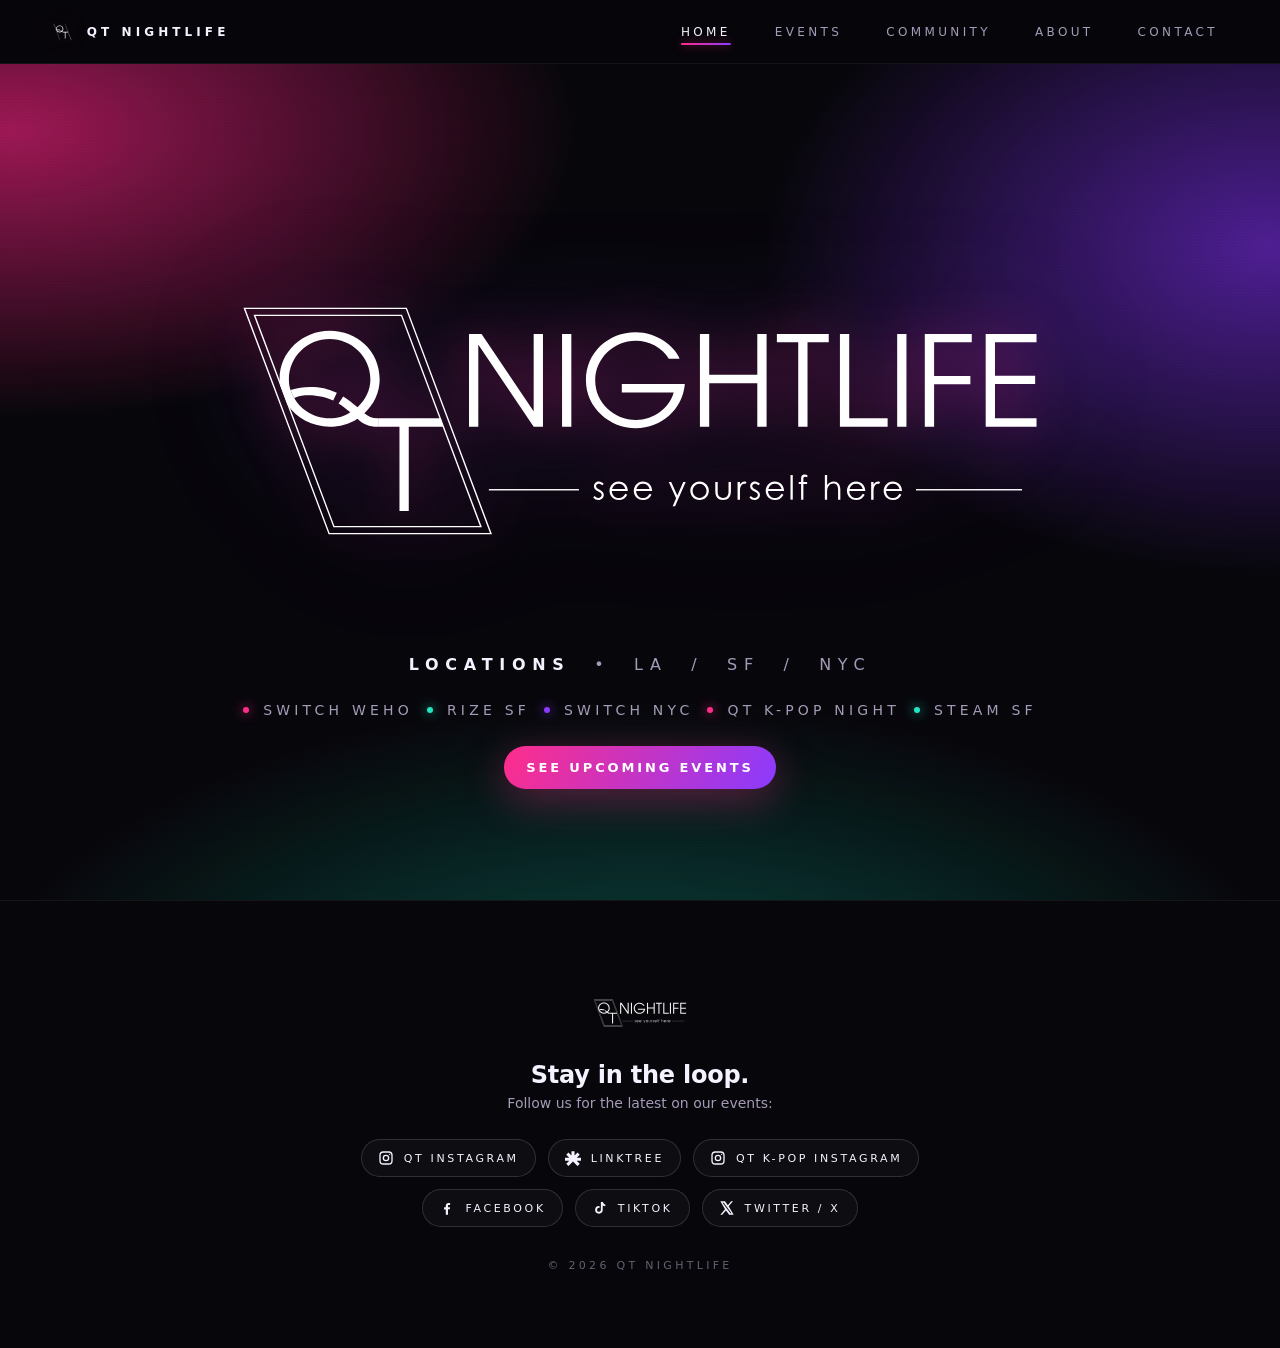
==== index.html @ 8e0a7d8e "Initial site for QT Nightlife redesign Static multi-page site (Home, Events, Community, About, Conta" ====
<!doctype html>
<html lang="en">
<head>
<meta charset="utf-8" />
<meta name="viewport" content="width=device-width, initial-scale=1, viewport-fit=cover" />
<title>QT Nightlife — LA · SF · NYC</title>
<meta name="description" content="QT Nightlife — LGBTQ+ nightlife in LA, SF, and NYC." />
<link rel="stylesheet" href="styles.css?v=2" />
</head>
<body>

  <header class="topnav">
    <a class="topnav-brand" href="index.html">
      <img src="brand_assets/Logos/QT Nightlife NEW Logos/Icon Only/QT Nightlife Icon Only - White.svg" alt="QT" />
      <span class="brand-name">QT Nightlife</span>
    </a>
    <nav class="topnav-tabs">
      <a href="index.html" aria-current="page">Home</a>
      <a href="events.html">Events</a>
      <a href="community.html">Community</a>
      <a href="about.html">About</a>
      <a href="contact.html">Contact</a>
    </nav>
  </header>

  <section class="hero">
    <div></div>
    <div class="hero-center">
      <img
        class="wordmark"
        src="brand_assets/Logos/QT Nightlife NEW Logos/QT Nightlife_logo Logo - White.svg"
        alt="QT Nightlife"
      />
      <p class="tagline"><b>Locations</b> &nbsp;•&nbsp; LA &nbsp;/&nbsp; SF &nbsp;/&nbsp; NYC</p>
      <div class="cities">
        <span class="dot"></span> Switch WeHo
        <span class="dot t"></span> RIZE SF
        <span class="dot p"></span> Switch NYC
        <span class="dot"></span> QT K-Pop Night
        <span class="dot t"></span> Steam SF
      </div>
      <div class="cta-row">
        <a class="cta primary" href="events.html">See Upcoming Events</a>
      </div>
    </div>
  </section>

  <footer class="footer">
    <img class="footer-mark" src="brand_assets/Logos/QT Nightlife NEW Logos/QT Nightlife_logo Logo - White.svg" alt="QT Nightlife" />
    <h3>Stay in the loop.</h3>
    <p>Follow us for the latest on our events:</p>
    <div class="socials">
      <div class="socials-row">
        <a class="social" href="https://instagram.com/qtnightlife" target="_blank" rel="noopener">
          <svg viewBox="0 0 24 24" fill="none" stroke="currentColor" stroke-width="2" stroke-linecap="round" stroke-linejoin="round" aria-hidden="true"><rect x="3" y="3" width="18" height="18" rx="5"/><circle cx="12" cy="12" r="4"/><circle cx="17.5" cy="6.5" r="1" fill="currentColor" stroke="none"/></svg>
          QT Instagram
        </a>
        <a class="social" href="https://linktr.ee/qtnightlife" target="_blank" rel="noopener">
          <svg viewBox="0 0 24 24" fill="currentColor" aria-hidden="true"><path d="M9.7 2h4.6v6.4l4.5-4.5 3.3 3.3-4.5 4.5H24v4.6h-6.4l4.5 4.5-3.3 3.3-6.8-6.8L5.2 24l-3.3-3.3 4.5-4.5H0v-4.6h6.4L1.9 7.2 5.2 3.9l4.5 4.5V2z"/></svg>
          Linktree
        </a>
        <a class="social" href="https://www.instagram.com/qtkpopnight/" target="_blank" rel="noopener">
          <svg viewBox="0 0 24 24" fill="none" stroke="currentColor" stroke-width="2" stroke-linecap="round" stroke-linejoin="round" aria-hidden="true"><rect x="3" y="3" width="18" height="18" rx="5"/><circle cx="12" cy="12" r="4"/><circle cx="17.5" cy="6.5" r="1" fill="currentColor" stroke="none"/></svg>
          QT K-Pop Instagram
        </a>
      </div>
      <div class="socials-row">
        <a class="social" href="https://www.facebook.com/QTNightlife" target="_blank" rel="noopener">
          <svg viewBox="0 0 24 24" fill="currentColor" aria-hidden="true"><path d="M13.5 22v-8h2.7l.4-3.1h-3.1V8.9c0-.9.2-1.5 1.5-1.5h1.6V4.6c-.3 0-1.3-.1-2.4-.1-2.4 0-4 1.5-4 4.1V11H7.6v3.1h2.6V22h3.3z"/></svg>
          Facebook
        </a>
        <a class="social" href="https://tiktok.com/@qtnightlife" target="_blank" rel="noopener">
          <svg viewBox="0 0 24 24" fill="currentColor" aria-hidden="true"><path d="M16.5 3c.4 1.9 1.5 3.3 3.5 3.8v2.7c-1.4 0-2.7-.4-3.9-1.1v6.4a5.7 5.7 0 1 1-5.7-5.7c.3 0 .6 0 .9.1v2.8a2.9 2.9 0 1 0 2 2.8V3h3.2z"/></svg>
          TikTok
        </a>
        <a class="social" href="https://x.com/qtnightlife" target="_blank" rel="noopener">
          <svg viewBox="0 0 24 24" fill="currentColor" aria-hidden="true"><path d="M18.244 2H21l-6.49 7.41L22 22h-6.78l-4.78-6.27L4.8 22H2l7.02-8.02L2 2h6.96l4.3 5.71L18.24 2zm-1.19 18h1.7L7.05 4H5.27l11.78 16z"/></svg>
          Twitter / X
        </a>
      </div>
    </div>
    <p class="legal">© 2026 QT Nightlife</p>
  </footer>

</body>
</html>
---- styles.css ----
:root {
  --bg: #07060a;
  --bg-2: #0d0a14;
  --ink: #f5f1ff;
  --muted: #a59bb8;
  --pink: #ff2d8a;
  --purple: #8a3bff;
  --teal: #21e6c1;
  --nav-h: 64px;
}

* { box-sizing: border-box; }
html, body { margin: 0; padding: 0; background: var(--bg); color: var(--ink); }
body {
  font-family: ui-sans-serif, system-ui, -apple-system, "Helvetica Neue", Arial, sans-serif;
  font-feature-settings: "ss01", "cv11";
  -webkit-font-smoothing: antialiased;
  text-rendering: optimizeLegibility;
  overflow-x: hidden;
}
a { color: inherit; text-decoration: none; }
img { display: block; max-width: 100%; }

/* ===================== TOP NAV (shared) ===================== */
.topnav {
  position: sticky;
  top: 0;
  z-index: 50;
  height: var(--nav-h);
  display: flex;
  align-items: center;
  justify-content: space-between;
  gap: 16px;
  padding: 0 clamp(20px, 5vw, 48px);
  background: rgba(7, 6, 10, 0.72);
  backdrop-filter: blur(14px) saturate(1.2);
  -webkit-backdrop-filter: blur(14px) saturate(1.2);
  border-bottom: 1px solid rgba(255, 255, 255, 0.06);
}
.topnav-brand {
  display: inline-flex;
  align-items: center;
  gap: 10px;
}
.topnav-brand img {
  height: 30px;
  width: auto;
  filter: drop-shadow(0 0 14px rgba(255, 45, 138, 0.45));
}
.topnav-brand .brand-name {
  font-size: 12px;
  letter-spacing: 0.34em;
  text-transform: uppercase;
  font-weight: 700;
  color: var(--ink);
}
.topnav-tabs {
  display: flex;
  align-items: center;
  gap: clamp(4px, 1.5vw, 16px);
}
.topnav-tabs a {
  position: relative;
  display: inline-block;
  padding: 10px 14px;
  font-size: 12px;
  letter-spacing: 0.28em;
  text-transform: uppercase;
  color: var(--muted);
  transition: color .15s ease;
}
.topnav-tabs a:hover { color: var(--ink); }
.topnav-tabs a[aria-current="page"] {
  color: var(--ink);
}
.topnav-tabs a[aria-current="page"]::after {
  content: "";
  position: absolute;
  left: 14px; right: 14px; bottom: 4px;
  height: 2px;
  border-radius: 2px;
  background: linear-gradient(90deg, var(--pink), var(--purple));
  box-shadow: 0 0 10px rgba(255, 45, 138, 0.65);
}

@media (max-width: 720px) {
  .topnav { padding: 0 14px; gap: 8px; }
  .topnav-brand .brand-name { display: none; }
  .topnav-brand img { height: 26px; }
  .topnav-tabs { gap: 2px; }
  .topnav-tabs a {
    padding: 8px 8px;
    font-size: 10px;
    letter-spacing: 0.18em;
  }
  .topnav-tabs a[aria-current="page"]::after {
    left: 8px; right: 8px;
  }
}
@media (max-width: 380px) {
  .topnav-tabs a {
    padding: 8px 6px;
    font-size: 9.5px;
    letter-spacing: 0.14em;
  }
  .topnav-tabs a[aria-current="page"]::after {
    left: 6px; right: 6px;
  }
}

/* ===================== HERO ===================== */
.hero {
  position: relative;
  min-height: calc(100svh - var(--nav-h));
  width: 100%;
  padding: clamp(20px, 4vw, 40px) clamp(24px, 5vw, 56px) clamp(28px, 4vw, 48px);
  display: flex;
  flex-direction: column;
  justify-content: space-between;
  gap: clamp(24px, 4vw, 48px);
  isolation: isolate;
  overflow: hidden;
}
.hero::before,
.hero::after {
  content: "";
  position: absolute;
  inset: -20%;
  z-index: -2;
  pointer-events: none;
}
.hero::before {
  background:
    radial-gradient(45% 35% at 15% 20%, rgba(255,45,138,0.55), transparent 70%),
    radial-gradient(40% 40% at 85% 30%, rgba(138,59,255,0.5), transparent 70%),
    radial-gradient(55% 45% at 50% 100%, rgba(33,230,193,0.32), transparent 70%),
    var(--bg);
  filter: saturate(1.15);
}
.hero::after {
  background:
    repeating-linear-gradient(0deg, rgba(255,255,255,0.025) 0 1px, transparent 1px 3px);
  mix-blend-mode: overlay;
  opacity: 0.7;
  z-index: -1;
}

.hero-center {
  flex: 1;
  display: flex;
  flex-direction: column;
  align-items: center;
  justify-content: center;
  text-align: center;
  gap: clamp(16px, 2.4vw, 28px);
  padding: clamp(12px, 4vh, 36px) 0;
}

.wordmark {
  width: min(92vw, 980px);
  height: auto;
  filter:
    drop-shadow(0 0 26px rgba(255,45,138,0.45))
    drop-shadow(0 0 60px rgba(138,59,255,0.35));
}

.tagline {
  font-size: clamp(13px, 1.4vw, 16px);
  letter-spacing: 0.42em;
  text-transform: uppercase;
  color: var(--muted);
  margin: 0;
}
.tagline b { color: var(--ink); font-weight: 600; }

.cities {
  display: inline-flex;
  flex-wrap: wrap;
  align-items: center;
  justify-content: center;
  gap: 10px 14px;
  font-size: clamp(12px, 1.2vw, 14px);
  letter-spacing: 0.3em;
  text-transform: uppercase;
  color: var(--muted);
  max-width: 100%;
}
.cities .dot {
  width: 6px; height: 6px; border-radius: 50%;
  background: var(--pink);
  box-shadow: 0 0 12px var(--pink);
}
.cities .dot.p { background: var(--purple); box-shadow: 0 0 12px var(--purple); }
.cities .dot.t { background: var(--teal);   box-shadow: 0 0 12px var(--teal); }

.cta-row {
  display: flex; gap: 12px; flex-wrap: wrap; justify-content: center;
}
.cta {
  display: inline-flex; align-items: center; gap: 10px;
  padding: 14px 22px;
  border-radius: 999px;
  font-size: 13px;
  letter-spacing: 0.22em;
  text-transform: uppercase;
  font-weight: 600;
  transition: transform .15s ease, box-shadow .2s ease, background .2s ease;
}
.cta.primary {
  background: linear-gradient(120deg, var(--pink), var(--purple));
  color: white;
  box-shadow: 0 10px 40px rgba(255,45,138,0.35);
}
.cta.ghost {
  border: 1px solid rgba(255,255,255,0.22);
  color: var(--ink);
  background: rgba(255,255,255,0.04);
  backdrop-filter: blur(8px);
}
.cta:hover { transform: translateY(-1px); }
.cta.primary:hover { box-shadow: 0 14px 50px rgba(255,45,138,0.55); }

.hero-foot {
  display: flex;
  justify-content: space-between;
  align-items: end;
  font-size: 11px;
  letter-spacing: 0.3em;
  text-transform: uppercase;
  color: var(--muted);
}
.hero-foot .pulse { display: inline-flex; align-items: center; gap: 10px; }
.hero-foot .pulse::before {
  content:""; width: 8px; height: 8px; border-radius: 50%;
  background: var(--teal);
  box-shadow: 0 0 14px var(--teal);
  animation: pulse 1.6s ease-in-out infinite;
}
@keyframes pulse {
  0%, 100% { opacity: 1; transform: scale(1); }
  50%      { opacity: 0.4; transform: scale(0.85); }
}

/* ===================== GENERIC PAGE WRAPPER ===================== */
.page {
  padding: clamp(48px, 7vw, 96px) clamp(20px, 5vw, 56px) clamp(64px, 8vw, 120px);
  max-width: 1200px;
  margin: 0 auto;
}
.page-head { margin-bottom: clamp(28px, 4vw, 56px); }
.page-head .eyebrow {
  font-size: 16px;
  letter-spacing: 0.4em;
  text-transform: uppercase;
  color: var(--pink);
  margin: 0 0 10px;
}
.page-head h1 {
  font-size: clamp(40px, 7vw, 96px);
  line-height: 0.95;
  margin: 0;
  letter-spacing: -0.02em;
  font-weight: 800;
}
.page-head h1 em {
  font-style: normal;
  background: linear-gradient(120deg, var(--pink), var(--purple), var(--teal));
  -webkit-background-clip: text;
  background-clip: text;
  color: transparent;
}
.page-head .lede {
  max-width: 560px;
  color: var(--muted);
  line-height: 1.55;
  font-size: 15px;
  margin: 18px 0 0;
}
.page-head .lede p { margin: 0 0 14px; }
.page-head .lede p:last-child { margin-bottom: 0; }

/* ===================== EVENTS PAGE ===================== */
.events-widget { color: var(--ink); }
#ts-events-listing-container { color: var(--ink); }
#ts-events-listing-container a { color: var(--pink); }

/* ===================== ABOUT PAGE ===================== */
.about-grid {
  display: grid;
  grid-template-columns: repeat(auto-fit, minmax(240px, 1fr));
  gap: clamp(16px, 2.5vw, 28px);
}
.about-card {
  padding: 24px;
  border-radius: 18px;
  background: rgba(255,255,255,0.03);
  border: 1px solid rgba(255,255,255,0.08);
  position: relative;
  overflow: hidden;
  isolation: isolate;
}
.about-card h3 {
  font-size: 20px;
  margin: 0 0 8px;
  letter-spacing: -0.01em;
}
.about-card p {
  color: var(--muted);
  font-size: 14px;
  line-height: 1.55;
  margin: 0;
}
.about-card .city-tag {
  display: inline-block;
  font-size: 10px;
  letter-spacing: 0.3em;
  text-transform: uppercase;
  color: var(--pink);
  margin-bottom: 14px;
}

/* Mission + Vision pillars */
.pillars {
  display: grid;
  grid-template-columns: repeat(auto-fit, minmax(280px, 1fr));
  gap: clamp(16px, 2.5vw, 28px);
  margin-bottom: clamp(48px, 7vw, 96px);
}
.pillar {
  position: relative;
  padding: clamp(24px, 3vw, 36px);
  border-radius: 20px;
  background: rgba(255,255,255,0.03);
  border: 1px solid rgba(255,255,255,0.08);
  overflow: hidden;
  isolation: isolate;
}
.pillar::before {
  content: "";
  position: absolute;
  inset: -2px;
  border-radius: 22px;
  padding: 1px;
  background: linear-gradient(135deg, var(--pink), transparent 55%);
  -webkit-mask: linear-gradient(#000 0 0) content-box, linear-gradient(#000 0 0);
  -webkit-mask-composite: xor;
          mask-composite: exclude;
  pointer-events: none;
  opacity: 0.6;
}
.pillar--vision::before {
  background: linear-gradient(135deg, var(--teal), transparent 55%);
}
.pillar-tag {
  display: inline-block;
  font-size: 11px;
  letter-spacing: 0.35em;
  text-transform: uppercase;
  color: var(--pink);
  margin-bottom: 16px;
}
.pillar--vision .pillar-tag { color: var(--teal); }
.pillar-body {
  font-size: clamp(18px, 2vw, 22px);
  line-height: 1.45;
  margin: 0;
  color: var(--ink);
  letter-spacing: -0.005em;
}
.pillar-body strong { font-weight: 700; }

/* Values */
.values-head { margin-bottom: clamp(24px, 3vw, 40px); }
.values-head h2 {
  font-size: clamp(32px, 5vw, 56px);
  margin: 8px 0 0;
  letter-spacing: -0.02em;
  font-weight: 800;
  line-height: 1;
}
.values-grid {
  display: grid;
  grid-template-columns: repeat(auto-fit, minmax(280px, 1fr));
  gap: clamp(16px, 2.5vw, 28px);
}
.value-card {
  padding: clamp(22px, 2.6vw, 32px);
  border-radius: 18px;
  background: rgba(255,255,255,0.03);
  border: 1px solid rgba(255,255,255,0.08);
  display: flex;
  flex-direction: column;
  gap: 14px;
}
.value-card h3 {
  font-size: clamp(22px, 2.4vw, 28px);
  margin: 0;
  letter-spacing: -0.01em;
  background: linear-gradient(120deg, var(--pink), var(--purple), var(--teal));
  -webkit-background-clip: text;
  background-clip: text;
  color: transparent;
}
.value-intro {
  margin: 0;
  color: var(--ink);
  font-size: 15px;
  line-height: 1.55;
}
.value-list {
  list-style: none;
  padding: 0;
  margin: 0;
  display: flex;
  flex-direction: column;
  gap: 8px;
}
.value-list li {
  position: relative;
  padding-left: 18px;
  color: var(--muted);
  font-size: 14px;
  line-height: 1.55;
}
.value-list li::before {
  content: "";
  position: absolute;
  left: 0;
  top: 0.6em;
  width: 8px;
  height: 2px;
  background: var(--pink);
}
.value-foot {
  margin: 4px 0 0;
  padding-top: 14px;
  border-top: 1px solid rgba(255,255,255,0.08);
  font-size: 13px;
  letter-spacing: 0.04em;
  color: var(--ink);
}
.value-foot strong {
  background: linear-gradient(120deg, var(--pink), var(--teal));
  -webkit-background-clip: text;
  background-clip: text;
  color: transparent;
  font-weight: 700;
}

/* ===================== ABOUT — MANIFESTO LAYOUT ===================== */
.manifesto {
  max-width: 860px;
  margin: 0 auto;
  padding: clamp(40px, 6vw, 80px) clamp(20px, 5vw, 56px) clamp(56px, 7vw, 100px);
}
.manifesto-eyebrow {
  font-size: 16px;
  letter-spacing: 0.4em;
  text-transform: uppercase;
  color: var(--pink);
  margin: 0 0 18px;
}
.manifesto-hero {
  font-size: clamp(40px, 8vw, 88px);
  line-height: 0.95;
  letter-spacing: -0.03em;
  font-weight: 800;
  margin: 0 0 clamp(24px, 3.5vw, 44px);
}
.manifesto-hero em {
  font-style: italic;
  background: linear-gradient(120deg, var(--pink), var(--purple), var(--teal));
  -webkit-background-clip: text;
  background-clip: text;
  color: transparent;
  font-weight: 800;
}
.manifesto-intro {
  max-width: 620px;
}
.manifesto-intro p {
  font-size: clamp(15px, 1.7vw, 18px);
  line-height: 1.55;
  margin: 0 0 12px;
  color: var(--ink);
}
.manifesto-intro p:last-child { margin-bottom: 0; }
.manifesto-intro .hl {
  background: linear-gradient(120deg, var(--pink), var(--teal));
  -webkit-background-clip: text;
  background-clip: text;
  color: transparent;
  font-weight: 700;
}
.manifesto-rule {
  border: 0;
  height: 1px;
  background: linear-gradient(90deg, rgba(255,45,138,0.4), rgba(33,230,193,0.15) 60%, transparent);
  margin: clamp(36px, 5vw, 64px) 0;
}
.manifesto-section {
  margin: 0 0 clamp(32px, 4vw, 56px);
  max-width: 700px;
}
.manifesto-section:last-of-type { margin-bottom: 0; }
.manifesto-label {
  font-size: 11px;
  letter-spacing: 0.35em;
  text-transform: uppercase;
  color: var(--muted);
  margin: 0 0 12px;
  display: inline-flex;
  align-items: center;
  gap: 10px;
}
.manifesto-label::before {
  content: "";
  width: 22px;
  height: 1px;
  background: var(--pink);
}
.manifesto-statement {
  font-size: clamp(19px, 2.4vw, 28px);
  line-height: 1.3;
  letter-spacing: -0.015em;
  font-weight: 600;
  margin: 0 0 14px;
  color: var(--ink);
}
.manifesto-statement em {
  font-style: normal;
  background: linear-gradient(120deg, var(--pink), var(--purple), var(--teal));
  -webkit-background-clip: text;
  background-clip: text;
  color: transparent;
}
.manifesto-tags {
  display: flex;
  flex-wrap: wrap;
  gap: 8px 10px;
  margin: 0 0 18px;
  font-size: 13px;
}
.manifesto-tags span {
  position: relative;
  padding: 5px 12px;
  border: 1px solid rgba(255,255,255,0.18);
  border-radius: 999px;
  color: var(--ink);
  letter-spacing: 0.04em;
  font-size: 12px;
  background: rgba(255,255,255,0.02);
}
.manifesto-quote {
  margin: 0;
  padding: clamp(12px, 1.8vw, 20px) 0 clamp(12px, 1.8vw, 20px) clamp(16px, 2.2vw, 24px);
  border-left: 2px solid var(--pink);
  font-size: clamp(22px, 3vw, 36px);
  line-height: 1.15;
  letter-spacing: -0.02em;
  font-weight: 700;
  color: var(--ink);
}
.manifesto-quote em {
  font-style: italic;
  background: linear-gradient(120deg, var(--pink), var(--purple), var(--teal));
  -webkit-background-clip: text;
  background-clip: text;
  color: transparent;
}
.manifesto-list {
  list-style: none;
  padding: 0;
  margin: 0;
  display: flex;
  flex-direction: column;
  gap: 10px;
}
.manifesto-list li {
  position: relative;
  padding-left: 26px;
  font-size: clamp(14px, 1.4vw, 15px);
  line-height: 1.55;
  color: var(--muted);
}
.manifesto-list li strong {
  color: var(--ink);
  font-weight: 600;
}
.manifesto-list li::before {
  content: "→";
  position: absolute;
  left: 0;
  top: 0;
  color: var(--pink);
  font-weight: 700;
}

/* ===================== COMMUNITY PAGE ===================== */
.community-photo {
  margin: clamp(32px, 5vw, 56px) auto 0;
  max-width: 1100px;
}
.community-photo img {
  width: 100%;
  aspect-ratio: 21 / 9;
  object-fit: cover;
  border-radius: 18px;
  display: block;
}
.community-photo img[src*="community_photo_2"] {
  object-position: center 35%;
}
.section-eyebrow {
  font-size: 16px;
  letter-spacing: 0.4em;
  text-transform: uppercase;
  color: var(--pink);
  margin: 0 0 18px;
}
.section-title {
  font-size: clamp(28px, 4vw, 44px);
  letter-spacing: -0.02em;
  font-weight: 800;
  line-height: 1.05;
  margin: 4px 0 28px;
}
.section-rule {
  border: 0;
  height: 1px;
  background: linear-gradient(90deg, rgba(255,45,138,0.35), rgba(33,230,193,0.15) 60%, transparent);
  margin: clamp(40px, 6vw, 72px) 0;
}

.event-grid {
  display: grid;
  grid-template-columns: repeat(5, minmax(0, 1fr));
  gap: clamp(10px, 1.4vw, 18px);
}
@media (max-width: 900px) {
  .event-grid {
    grid-template-columns: repeat(auto-fit, minmax(220px, 1fr));
    gap: clamp(16px, 2.5vw, 24px);
  }
}
.event-card {
  padding: clamp(14px, 1.4vw, 20px);
  border-radius: 16px;
  background: rgba(255,255,255,0.03);
  border: 1px solid rgba(255,255,255,0.08);
  transition: border-color .2s ease, background .2s ease, transform .15s ease;
  display: flex;
  flex-direction: column;
  align-items: flex-start;
}
.event-card:hover {
  border-color: rgba(255,45,138,0.4);
  background: rgba(255,45,138,0.04);
  transform: translateY(-1px);
}
.event-card .city-tag {
  display: inline-block;
  font-size: 10px;
  letter-spacing: 0.22em;
  text-transform: uppercase;
  color: var(--pink);
  margin-bottom: 12px;
  white-space: nowrap;
}
.event-card h3 {
  font-size: clamp(16px, 1.5vw, 20px);
  margin: 0 0 8px;
  letter-spacing: -0.01em;
}
.event-card p {
  color: var(--muted);
  font-size: clamp(12px, 1.05vw, 14px);
  line-height: 1.5;
  margin: 0 0 14px;
}
.event-cta {
  display: inline-flex;
  align-items: center;
  gap: 6px;
  margin-top: auto;
  align-self: center;
  padding: 7px 12px;
  border-radius: 999px;
  border: 1px solid rgba(255,45,138,0.45);
  background: rgba(255,45,138,0.06);
  color: var(--ink);
  font-size: 10px;
  letter-spacing: 0.18em;
  text-transform: uppercase;
  text-decoration: none;
  white-space: nowrap;
  transition: background .2s ease, border-color .2s ease, transform .15s ease;
}
.event-cta:hover {
  background: rgba(255,45,138,0.16);
  border-color: var(--pink);
  transform: translateY(-1px);
}
.event-cta svg {
  width: 14px;
  height: 14px;
  transition: transform .2s ease;
}
.event-cta:hover svg { transform: translateX(2px); }

.press-list {
  list-style: none;
  padding: 0;
  margin: 0;
  border-top: 1px solid rgba(255,255,255,0.08);
}
.press-item {
  border-bottom: 1px solid rgba(255,255,255,0.08);
}
.press-item a {
  display: flex;
  flex-direction: column;
  gap: 8px;
  padding: 22px 4px;
  text-decoration: none;
  color: var(--ink);
  transition: padding .2s ease, color .2s ease;
}
.press-item a:hover {
  padding-left: 14px;
  color: var(--pink);
}
.press-title {
  font-size: clamp(16px, 1.8vw, 20px);
  line-height: 1.35;
  font-weight: 600;
  letter-spacing: -0.005em;
}
.press-sub {
  color: var(--muted);
  font-weight: 400;
  font-size: 0.85em;
}
.press-meta {
  display: flex;
  flex-wrap: wrap;
  gap: 6px 14px;
  font-size: 12px;
  letter-spacing: 0.08em;
  text-transform: uppercase;
  color: var(--muted);
}
.press-outlet { color: var(--ink); }
.press-date::before {
  content: "·";
  margin-right: 10px;
  color: rgba(255,255,255,0.3);
}
@media (max-width: 480px) {
  .press-date::before { display: none; }
}

/* ===================== ARTICLE / BLOG POST ===================== */
.article {
  max-width: 760px;
  margin: 0 auto;
  padding: clamp(32px, 5vw, 64px) clamp(20px, 5vw, 56px) clamp(64px, 8vw, 120px);
}
.article-back {
  display: inline-block;
  font-size: 12px;
  letter-spacing: 0.24em;
  text-transform: uppercase;
  color: var(--muted);
  text-decoration: none;
  margin-bottom: clamp(28px, 4vw, 48px);
  transition: color .2s ease, transform .15s ease;
}
.article-back:hover {
  color: var(--pink);
  transform: translateX(-2px);
}
.article-head {
  margin-bottom: clamp(28px, 4vw, 48px);
}
.article-eyebrow {
  font-size: 16px;
  letter-spacing: 0.4em;
  text-transform: uppercase;
  color: var(--pink);
  margin: 0 0 14px;
}
.article-title {
  font-size: clamp(30px, 5vw, 52px);
  line-height: 1.08;
  letter-spacing: -0.025em;
  font-weight: 800;
  margin: 0 0 20px;
}
.article-title em {
  font-style: italic;
  background: linear-gradient(120deg, var(--pink), var(--purple), var(--teal));
  -webkit-background-clip: text;
  background-clip: text;
  color: transparent;
}
.article-meta {
  display: flex;
  flex-wrap: wrap;
  gap: 6px 14px;
  font-size: 12px;
  letter-spacing: 0.08em;
  text-transform: uppercase;
  color: var(--muted);
  margin: 0;
}
.article-author { color: var(--ink); }
.article-date::before {
  content: "·";
  margin-right: 10px;
  color: rgba(255,255,255,0.3);
}
@media (max-width: 480px) {
  .article-date::before { display: none; }
}
.article-hero {
  margin: 0 0 clamp(28px, 4vw, 44px);
}
.article-hero-frame {
  aspect-ratio: 16 / 9;
  width: 100%;
  border-radius: 16px;
  background:
    linear-gradient(135deg, rgba(255,45,138,0.10), rgba(138,59,255,0.08) 45%, rgba(33,230,193,0.06));
  border: 1px dashed rgba(255,255,255,0.18);
  display: flex;
  align-items: center;
  justify-content: center;
  overflow: hidden;
}
.article-hero-hint {
  font-size: 11px;
  letter-spacing: 0.4em;
  text-transform: uppercase;
  color: var(--muted);
}
.article-hero img {
  width: 100%;
  height: auto;
  border-radius: 16px;
  display: block;
}
.article-hero figcaption {
  margin-top: 12px;
  font-size: 12px;
  color: var(--muted);
  letter-spacing: 0.04em;
}
.article-body {
  border-top: 1px solid rgba(255,255,255,0.08);
  padding-top: clamp(24px, 3.5vw, 40px);
}
.article-body p {
  font-size: clamp(15px, 1.6vw, 17px);
  line-height: 1.7;
  margin: 0 0 18px;
  color: var(--ink);
}
.article-lede {
  font-size: clamp(17px, 1.9vw, 20px) !important;
  line-height: 1.55 !important;
  color: var(--ink);
  margin-bottom: 28px !important;
}
.article-body h2 {
  font-size: clamp(20px, 2.4vw, 26px);
  letter-spacing: -0.01em;
  font-weight: 700;
  margin: 36px 0 14px;
  color: var(--ink);
}
.article-body h2::before {
  content: "";
  display: block;
  width: 32px;
  height: 2px;
  background: var(--pink);
  margin-bottom: 14px;
}
.article-outro {
  margin-top: 28px;
  padding: clamp(18px, 2.5vw, 26px);
  border-radius: 14px;
  background: rgba(255,45,138,0.05);
  border: 1px solid rgba(255,45,138,0.18);
}
.article-outro a {
  color: var(--pink);
  text-decoration: none;
  border-bottom: 1px solid rgba(255,45,138,0.4);
}
.article-outro a:hover {
  border-bottom-color: var(--pink);
}
.article-foot {
  margin-top: clamp(36px, 5vw, 56px);
  padding-top: clamp(20px, 3vw, 32px);
  border-top: 1px solid rgba(255,255,255,0.08);
}
.article-foot .article-back { margin-bottom: 0; }

/* ===================== CONTACT PAGE ===================== */
.contact-grid {
  display: grid;
  grid-template-columns: repeat(auto-fit, minmax(260px, 1fr));
  gap: clamp(16px, 2.5vw, 28px);
}
.contact-card {
  padding: 28px;
  border-radius: 18px;
  background: rgba(255,255,255,0.03);
  border: 1px solid rgba(255,255,255,0.08);
}
.contact-card .label {
  font-size: 11px;
  letter-spacing: 0.32em;
  text-transform: uppercase;
  color: var(--pink);
  margin: 0 0 10px;
}
.contact-card a.big {
  display: inline-block;
  font-size: clamp(20px, 2.4vw, 26px);
  font-weight: 700;
  letter-spacing: -0.01em;
  color: var(--ink);
  border-bottom: 1px solid rgba(255,255,255,0.18);
  padding-bottom: 4px;
  transition: color .15s ease, border-color .15s ease;
}
.contact-card a.big:hover { color: var(--pink); border-color: var(--pink); }
.contact-card p { color: var(--muted); font-size: 14px; line-height: 1.55; margin: 14px 0 0; }
.contact-card-lede { margin-top: 6px !important; margin-bottom: 18px !important; }
.contact-card .cta.primary { text-decoration: none; }


/* ===================== FOOTER (shared) ===================== */
.footer {
  padding: clamp(48px, 7vw, 88px) clamp(20px, 5vw, 56px) clamp(28px, 4vw, 48px);
  border-top: 1px solid rgba(255,255,255,0.06);
  background: var(--bg);
  text-align: center;
}
.footer-mark {
  height: 48px;
  width: auto;
  margin: 0 auto 24px;
  opacity: 0.95;
}
.footer h3 {
  font-size: clamp(18px, 2.2vw, 24px);
  letter-spacing: -0.01em;
  margin: 0 0 6px;
  font-weight: 700;
}
.footer p {
  color: var(--muted);
  font-size: 14px;
  margin: 0 0 28px;
}
.socials {
  display: flex;
  flex-direction: column;
  align-items: center;
  gap: 12px;
}
.socials-row {
  display: flex;
  flex-wrap: wrap;
  justify-content: center;
  gap: 12px;
}
.social {
  display: inline-flex; align-items: center; gap: 10px;
  padding: 10px 16px;
  border-radius: 999px;
  border: 1px solid rgba(255,255,255,0.14);
  background: rgba(255,255,255,0.03);
  font-size: 11px;
  letter-spacing: 0.24em;
  text-transform: uppercase;
  color: var(--ink);
  transition: transform .15s ease, border-color .2s ease, background .2s ease;
}
.social:hover {
  transform: translateY(-1px);
  border-color: rgba(255,45,138,0.65);
  background: rgba(255,45,138,0.08);
}
.social svg { width: 16px; height: 16px; }

.footer .legal {
  margin-top: 32px;
  font-size: 11px;
  letter-spacing: 0.3em;
  text-transform: uppercase;
  color: rgba(165,155,184,0.6);
}

/* ===================== SMALL SCREENS ===================== */
@media (max-width: 640px) {
  .topnav-brand .brand-name { display: none; }
  .topnav-tabs a { padding: 10px 8px; font-size: 11px; letter-spacing: 0.2em; }
  .hero-foot { flex-direction: column; gap: 14px; align-items: flex-start; }
}
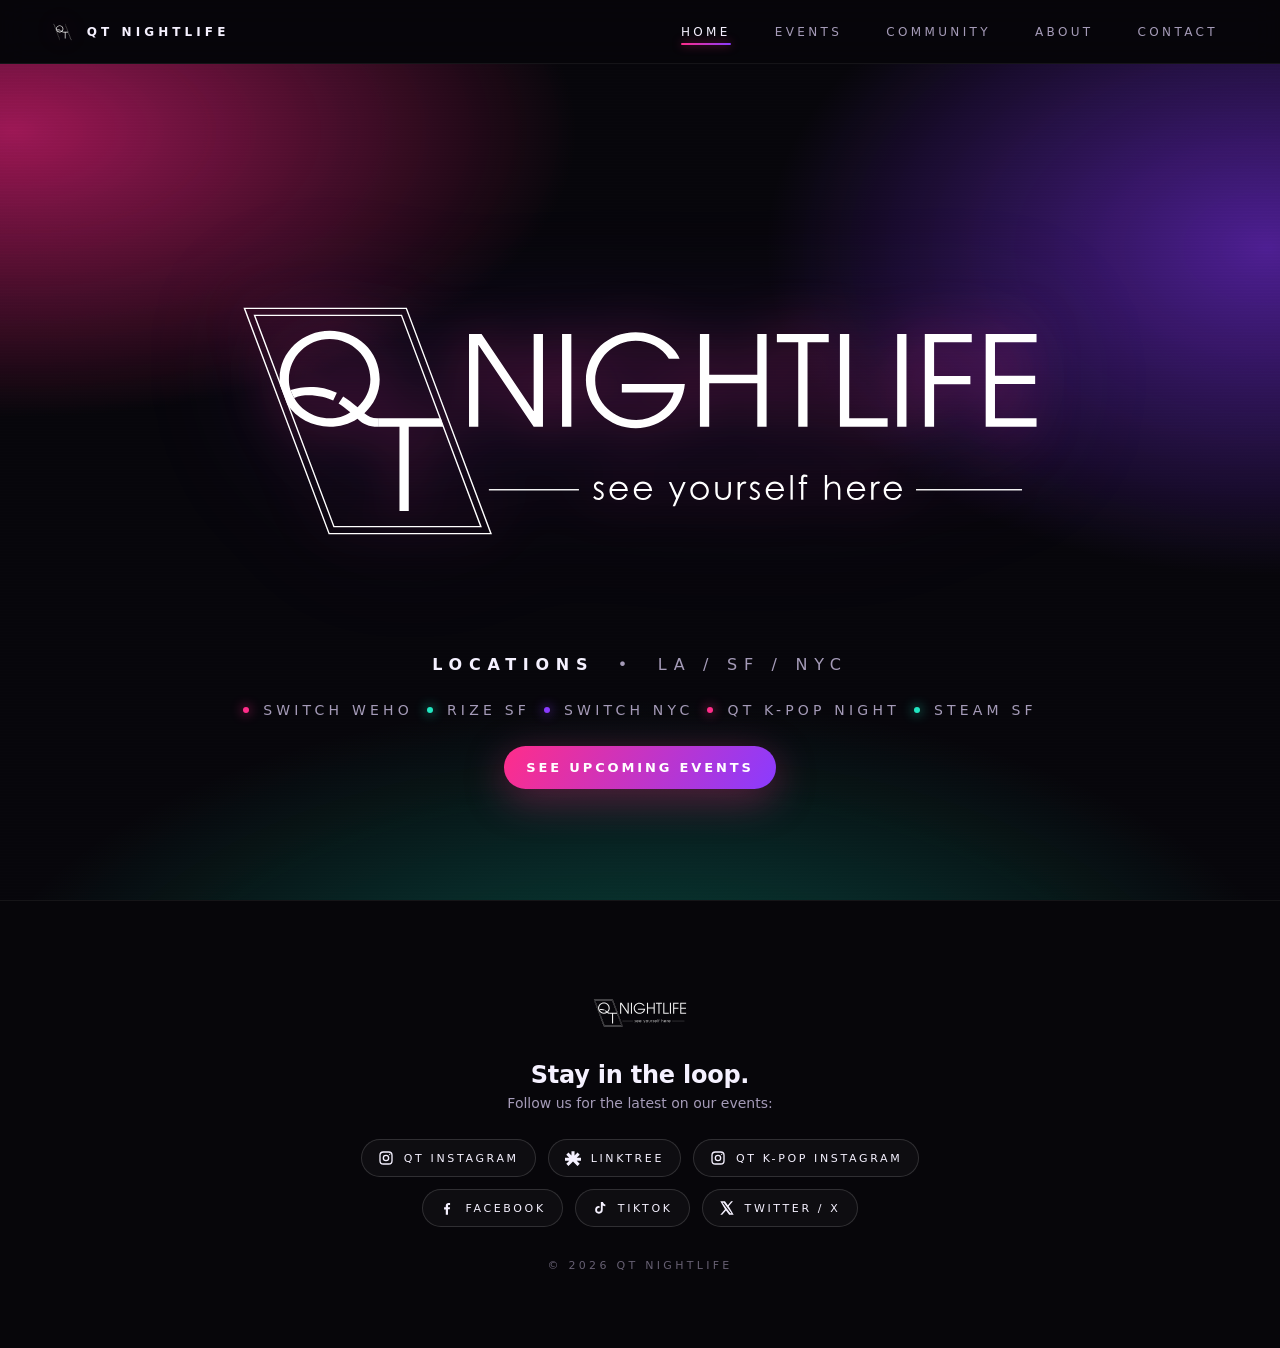
==== commit 51605ad9: "Fix tagline wrap on mobile Replaces breakable spaces with non-breaking spaces and wraps the city lis" ====
--- a/index.html
+++ b/index.html
@@ -31,7 +31,7 @@
         src="brand_assets/Logos/QT Nightlife NEW Logos/QT Nightlife_logo Logo - White.svg"
         alt="QT Nightlife"
       />
-      <p class="tagline"><b>Locations</b> &nbsp;•&nbsp; LA &nbsp;/&nbsp; SF &nbsp;/&nbsp; NYC</p>
+      <p class="tagline"><b>Locations</b>&nbsp;&nbsp;•&nbsp;&nbsp;<span class="nowrap">LA&nbsp;/&nbsp;SF&nbsp;/&nbsp;NYC</span></p>
       <div class="cities">
         <span class="dot"></span> Switch WeHo
         <span class="dot t"></span> RIZE SF
--- a/styles.css
+++ b/styles.css
@@ -172,6 +172,7 @@
   margin: 0;
 }
 .tagline b { color: var(--ink); font-weight: 600; }
+.tagline .nowrap { white-space: nowrap; }
 
 .cities {
   display: inline-flex;
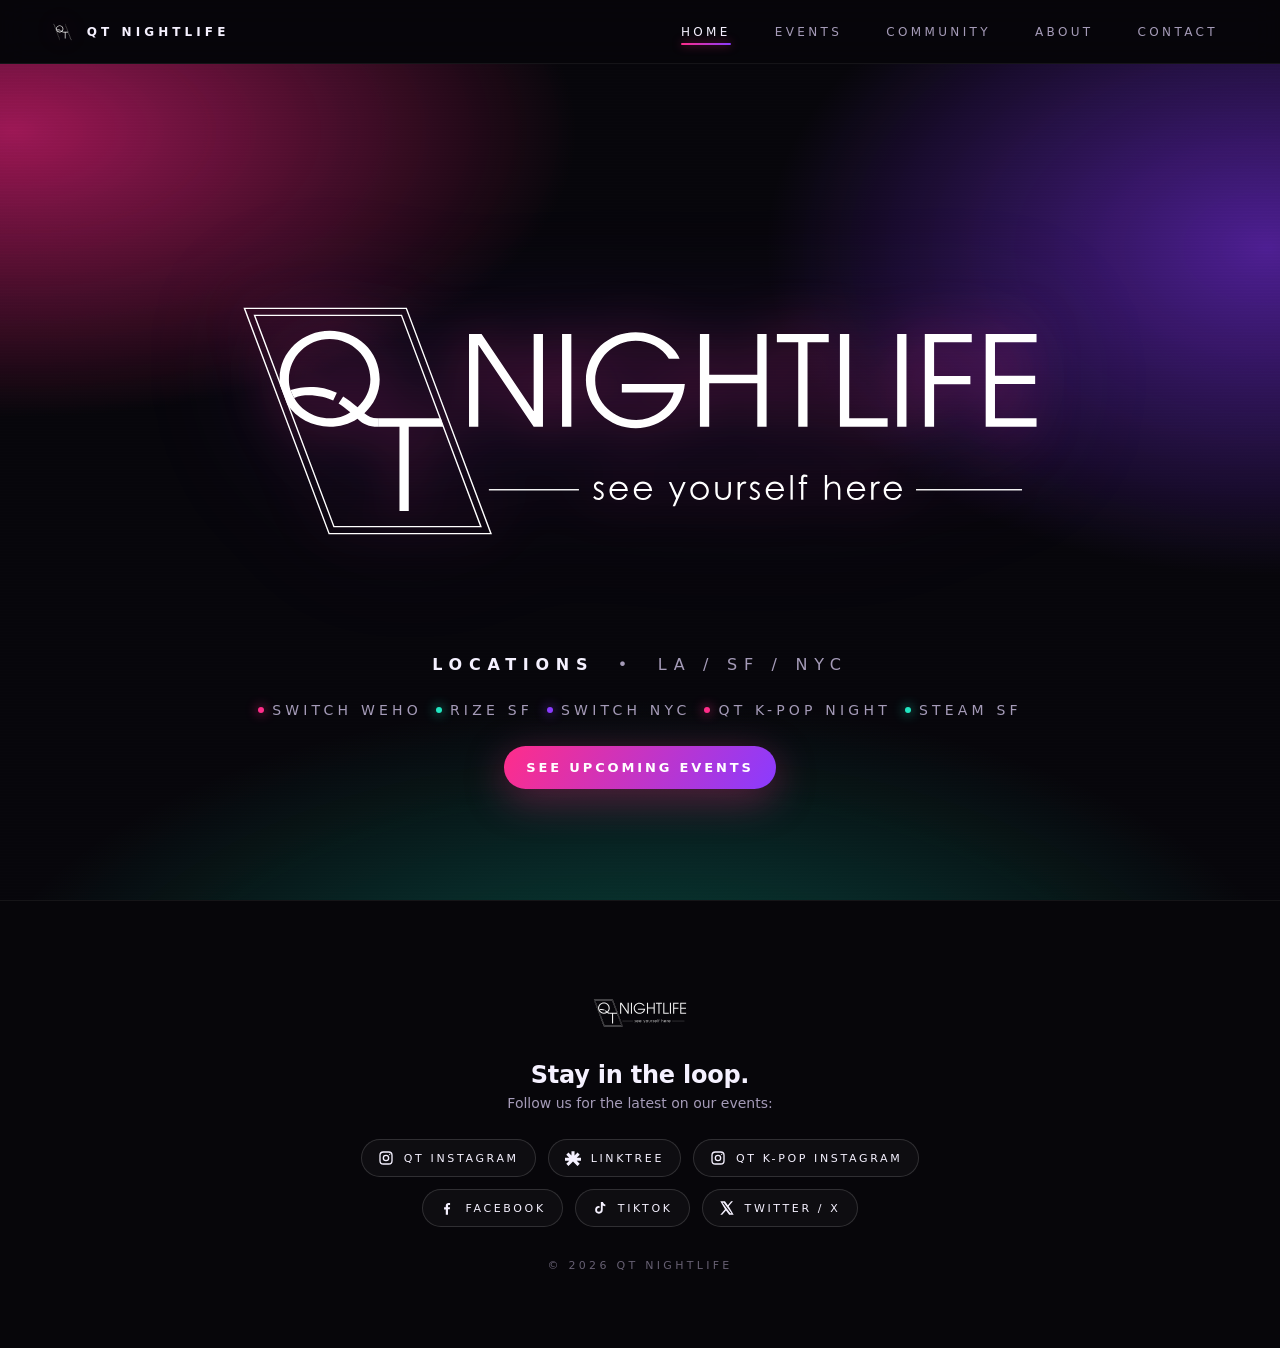
==== commit 45571624: "Keep event dots glued to their labels on wrap Wraps each dot + event name in a .city-item span with " ====
--- a/index.html
+++ b/index.html
@@ -33,11 +33,11 @@
       />
       <p class="tagline"><b>Locations</b>&nbsp;&nbsp;•&nbsp;&nbsp;<span class="nowrap">LA&nbsp;/&nbsp;SF&nbsp;/&nbsp;NYC</span></p>
       <div class="cities">
-        <span class="dot"></span> Switch WeHo
-        <span class="dot t"></span> RIZE SF
-        <span class="dot p"></span> Switch NYC
-        <span class="dot"></span> QT K-Pop Night
-        <span class="dot t"></span> Steam SF
+        <span class="city-item"><span class="dot"></span>Switch WeHo</span>
+        <span class="city-item"><span class="dot t"></span>RIZE SF</span>
+        <span class="city-item"><span class="dot p"></span>Switch NYC</span>
+        <span class="city-item"><span class="dot"></span>QT K-Pop Night</span>
+        <span class="city-item"><span class="dot t"></span>Steam SF</span>
       </div>
       <div class="cta-row">
         <a class="cta primary" href="events.html">See Upcoming Events</a>
--- a/styles.css
+++ b/styles.css
@@ -186,10 +186,17 @@
   color: var(--muted);
   max-width: 100%;
 }
+.cities .city-item {
+  display: inline-flex;
+  align-items: center;
+  gap: 8px;
+  white-space: nowrap;
+}
 .cities .dot {
   width: 6px; height: 6px; border-radius: 50%;
   background: var(--pink);
   box-shadow: 0 0 12px var(--pink);
+  flex-shrink: 0;
 }
 .cities .dot.p { background: var(--purple); box-shadow: 0 0 12px var(--purple); }
 .cities .dot.t { background: var(--teal);   box-shadow: 0 0 12px var(--teal); }
